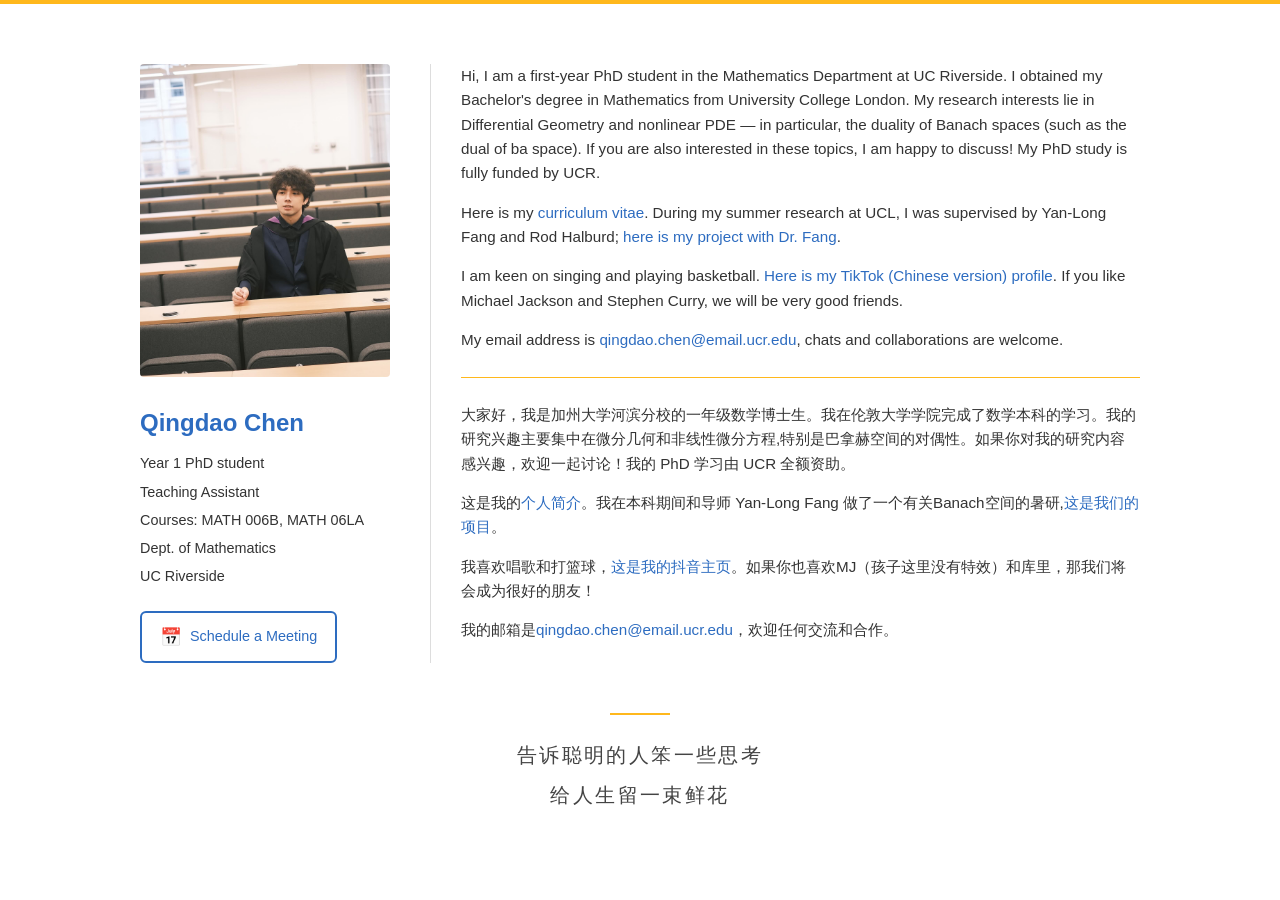
==== index.html @ d2611c62 "左栏加入TA课程" ====
<!DOCTYPE html>
<html lang="en">
<head>
    <meta charset="UTF-8">
    <meta name="viewport" content="width=device-width, initial-scale=1.0">
    <title>Qingdao Chen</title>
    <meta name="description" content="Qingdao Chen — PhD student in Mathematics at UC Riverside. Research interests: differential geometry and nonlinear PDE. Bachelor's degree from University College London.">
    <meta property="og:title" content="Qingdao Chen">
    <meta property="og:description" content="PhD student in Mathematics at UC Riverside. Research interests: differential geometry and nonlinear PDE.">
    <meta property="og:type" content="website">
    <meta property="og:url" content="https://froggyharry.github.io/">
    <meta property="og:image" content="https://froggyharry.github.io/images/1.jpg">
    <link rel="icon" href="data:image/svg+xml,<svg xmlns=%22http://www.w3.org/2000/svg%22 viewBox=%220 0 100 100%22><text y=%22.9em%22 font-size=%2290%22>🐸</text></svg>">
    <link rel="stylesheet" href="css/style.css">
</head>
<body>
    <div class="container">
        <div class="left-column">
            <img src="images/1.jpg" alt="Qingdao Chen" class="profile-img">
            <h1>Qingdao Chen</h1>
            <p>Year 1 PhD student</p>
            <p>Teaching Assistant</p>
            <p>Courses: MATH 006B, MATH 06LA</p>
            <p>Dept. of Mathematics</p>
            <p>UC Riverside</p>
            <a href="https://froggyharry.github.io/dating-app-friend/" class="booking-btn" target="_blank" rel="noopener">
                <span class="booking-icon">📅</span>
                <span>Schedule a Meeting</span>
            </a>
        </div>
        <div class="right-column">
            <p>Hi, I am a first-year PhD student in the Mathematics Department at UC Riverside. I obtained my Bachelor's degree in Mathematics from University College London. My research interests lie in Differential Geometry and nonlinear PDE — in particular, the duality of Banach spaces (such as the dual of ba space). If you are also interested in these topics, I am happy to discuss! My PhD study is fully funded by UCR.</p>
            <p>Here is my <a href="curriculum vitae.pdf">curriculum vitae</a>. During my summer research at UCL, I was supervised by Yan-Long Fang and Rod Halburd; <a href="Dual_Space.pdf">here is my project with Dr. Fang</a>.</p>
            <p>I am keen on singing and playing basketball. <a href="https://v.douyin.com/UPErTITg--M/" target="_blank" rel="noopener">Here is my TikTok (Chinese version) profile</a>. If you like Michael Jackson and Stephen Curry, we will be very good friends.</p>
            <p>My email address is <a href="mailto:qingdao.chen@email.ucr.edu">qingdao.chen@email.ucr.edu</a>, chats and collaborations are welcome.</p>
            <hr>
            <p>大家好，我是加州大学河滨分校的一年级数学博士生。我在伦敦大学学院完成了数学本科的学习。我的研究兴趣主要集中在微分几何和非线性微分方程,特别是巴拿赫空间的对偶性。如果你对我的研究内容感兴趣，欢迎一起讨论！我的 PhD 学习由 UCR 全额资助。</p>
            <p>这是我的<a href="curriculum vitae.pdf">个人简介</a>。我在本科期间和导师 Yan-Long Fang 做了一个有关Banach空间的暑研,<a href="Dual_Space.pdf">这是我们的项目</a>。</p>
            <p>我喜欢唱歌和打篮球，<a href="https://v.douyin.com/UPErTITg--M/" target="_blank" rel="noopener">这是我的抖音主页</a>。如果你也喜欢MJ（孩子这里没有特效）和库里，那我们将会成为很好的朋友！</p>
            <p>我的邮箱是<a href="mailto:qingdao.chen@email.ucr.edu">qingdao.chen@email.ucr.edu</a>，欢迎任何交流和合作。</p>

        </div>
    </div>
    <div class="signature">
        <p class="signature-zh">告诉聪明的人笨一些思考</p>
        <p class="signature-zh">给人生留一束鲜花</p>
    </div>
    <script src="js/script.js"></script>
</body>

</html>
---- css/style.css ----
/* 全局样式 */
* {
    margin: 0;
    padding: 0;
    box-sizing: border-box;
}

body {
    font-family: -apple-system, BlinkMacSystemFont, 'Segoe UI', Roboto, Oxygen, Ubuntu, Cantarell, sans-serif;
    line-height: 1.6;
    color: #333;
    background-color: #fff;
    padding: 60px 20px;
    border-top: 4px solid #FFB81C;
}

.container {
    display: flex;
    max-width: 1000px;
    margin: 0 auto;
    gap: 40px;
}

/* 左侧栏样式 */
.left-column {
    width: 250px;
    flex-shrink: 0;
}

.profile-img {
    width: 100%;
    border-radius: 4px;
    margin-bottom: 20px;
}

.left-column h1 {
    font-size: 1.5rem;
    font-weight: 600;
    margin-bottom: 10px;
    color: #2D6CC0;
}

.left-column p {
    font-size: 0.9rem;
    margin-bottom: 5px;
}

.booking-btn {
    display: inline-flex;
    align-items: center;
    gap: 8px;
    margin-top: 18px;
    padding: 10px 18px;
    background: #fff;
    color: #2D6CC0;
    border: 2px solid #2D6CC0;
    border-radius: 6px;
    font-size: 0.9rem;
    text-decoration: none;
    transition: all 0.2s;
}

.booking-btn:hover {
    background: #2D6CC0;
    color: #fff;
    text-decoration: none;
}

.booking-icon {
    font-size: 1.1rem;
}

.links {
    margin-top: 20px;
}

.link-item {
    display: block;
    font-size: 0.9rem;
    color: #333;
    text-decoration: none;
    margin-bottom: 8px;
}

.link-icon {
    margin-right: 5px;
}

.updated {
    margin-top: 30px;
    font-size: 0.8rem;
    color: #666;
}

/* 右侧栏样式 */
.right-column {
    flex: 1;
    min-width: 0;
    border-left: 1px solid #ddd;
    padding-left: 30px;
}

.right-column p {
    margin-bottom: 15px;
    font-size: 0.95rem;
}

.right-column strong {
    font-weight: 600;
}

.right-column a {
    color: #2D6CC0;
    text-decoration: none;
}

.right-column a:hover {
    text-decoration: underline;
}

hr {
    border: none;
    border-top: 1px solid #FFB81C;
    margin: 25px 0;
}

.right-column h2 {
    font-size: 1.2rem;
    font-weight: 600;
    margin-bottom: 15px;
}

.visits-list, .publications-list {
    list-style-type: none;
}

.visits-list li {
    margin-bottom: 10px;
    font-size: 0.95rem;
}

.publications-list li {
    margin-bottom: 15px;
    font-size: 0.95rem;
}

.pub-number {
    font-weight: 600;
    margin-right: 5px;
}

.pub-details {
    font-size: 0.85rem;
    color: #666;
}

.pub-topic {
    font-size: 0.85rem;
    color: #666;
    font-style: italic;
}

/* 响应式设计 */
@media (max-width: 768px) {
    .container {
        flex-direction: column;
    }
    
    .left-column {
        width: 100%;
        text-align: center;
    }
    
    .profile-img {
        max-width: 200px;
        margin: 0 auto 20px;
    }
}

/* 底部个性签名 */
.signature {
    max-width: 1000px;
    margin: 50px auto 0;
    text-align: center;
}

.signature::before {
    content: '';
    display: block;
    width: 60px;
    height: 2px;
    background: #FFB81C;
    margin: 0 auto 24px;
}

.signature-zh {
    font-family: 'Xingkai SC', 'STXingkai', '华文行楷', 'Kaiti SC', 'STKaiti', 'KaiTi', '楷体', serif;
    font-size: 1.25rem;
    color: #444;
    letter-spacing: 0.12em;
    margin: 0 0 8px;
}

.signature-zh:last-child {
    margin-bottom: 0;
}

@media (max-width: 768px) {
    .signature-zh {
        font-size: 1.05rem;
    }
}
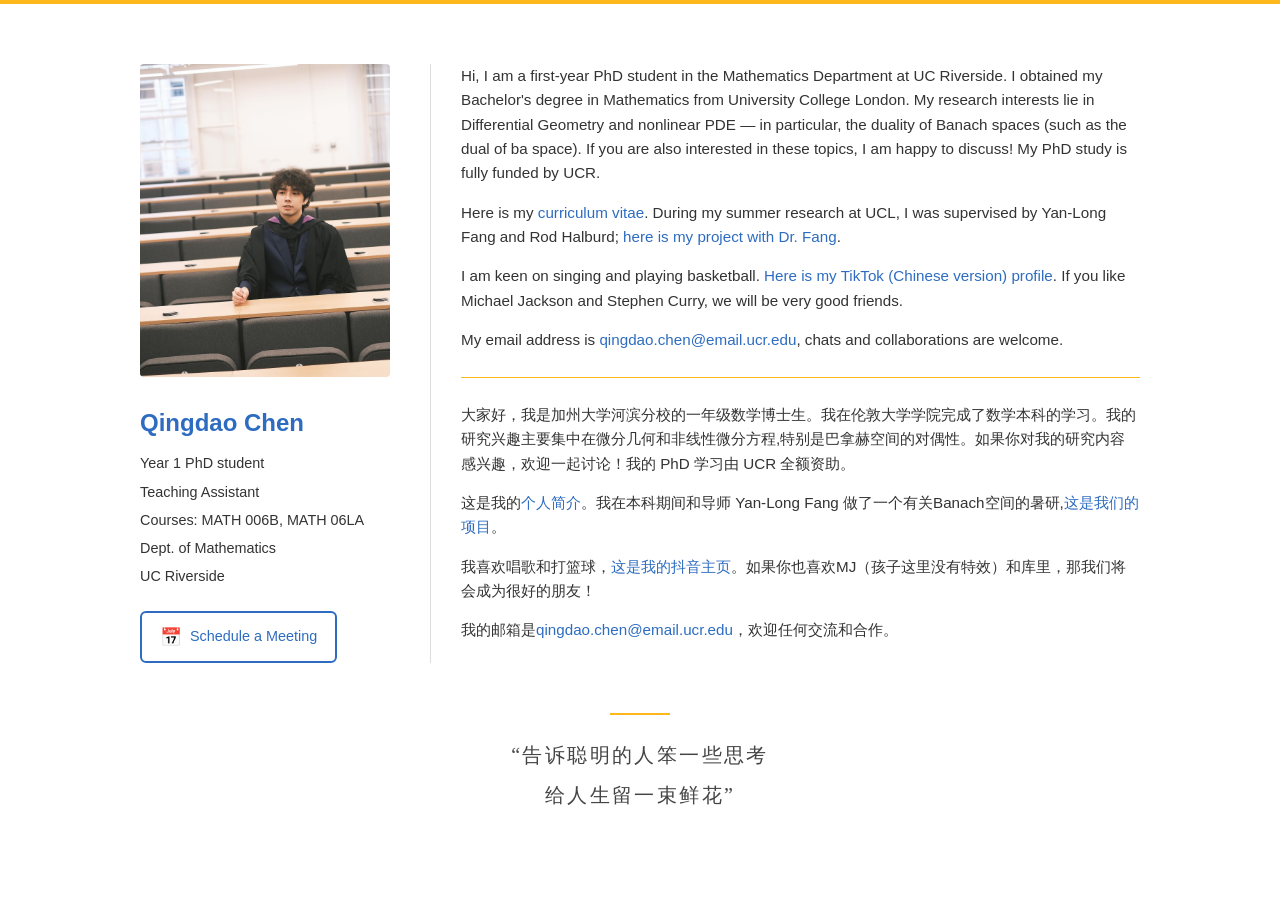
==== commit dc50146f: "Update signature text with quotation marks" ====
--- a/index.html
+++ b/index.html
@@ -42,8 +42,8 @@
         </div>
     </div>
     <div class="signature">
-        <p class="signature-zh">告诉聪明的人笨一些思考</p>
-        <p class="signature-zh">给人生留一束鲜花</p>
+        <p class="signature-zh">“告诉聪明的人笨一些思考</p>
+        <p class="signature-zh">给人生留一束鲜花”</p>
     </div>
     <script src="js/script.js"></script>
 </body>
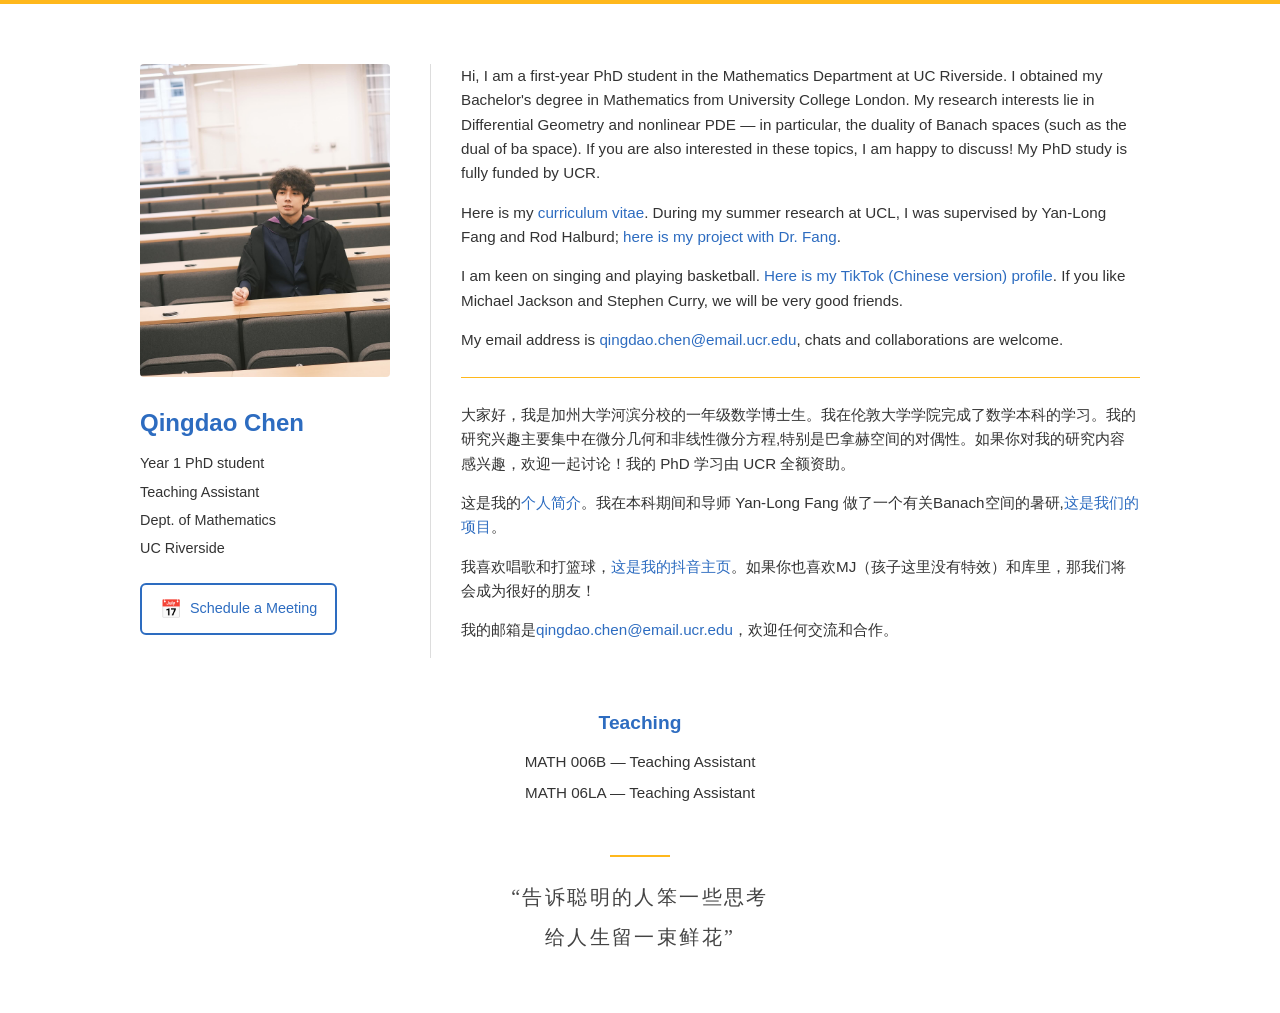
==== commit 5ad8c5e6: "TA课程改为主页单独Teaching栏" ====
--- a/index.html
+++ b/index.html
@@ -20,7 +20,6 @@
             <h1>Qingdao Chen</h1>
             <p>Year 1 PhD student</p>
             <p>Teaching Assistant</p>
-            <p>Courses: MATH 006B, MATH 06LA</p>
             <p>Dept. of Mathematics</p>
             <p>UC Riverside</p>
             <a href="https://froggyharry.github.io/dating-app-friend/" class="booking-btn" target="_blank" rel="noopener">
@@ -41,6 +40,13 @@
 
         </div>
     </div>
+    <div class="teaching">
+        <h2>Teaching</h2>
+        <ul class="teaching-list">
+            <li>MATH 006B — Teaching Assistant</li>
+            <li>MATH 06LA — Teaching Assistant</li>
+        </ul>
+    </div>
     <div class="signature">
         <p class="signature-zh">“告诉聪明的人笨一些思考</p>
         <p class="signature-zh">给人生留一束鲜花”</p>
--- a/css/style.css
+++ b/css/style.css
@@ -177,6 +177,30 @@
     }
 }
 
+/* 主页面 Teaching 栏 */
+.teaching {
+    max-width: 1000px;
+    margin: 50px auto 0;
+    text-align: center;
+}
+
+.teaching h2 {
+    font-size: 1.2rem;
+    font-weight: 600;
+    color: #2D6CC0;
+    margin-bottom: 12px;
+}
+
+.teaching-list {
+    list-style: none;
+    font-size: 0.95rem;
+    color: #333;
+}
+
+.teaching-list li {
+    margin-bottom: 6px;
+}
+
 /* 底部个性签名 */
 .signature {
     max-width: 1000px;
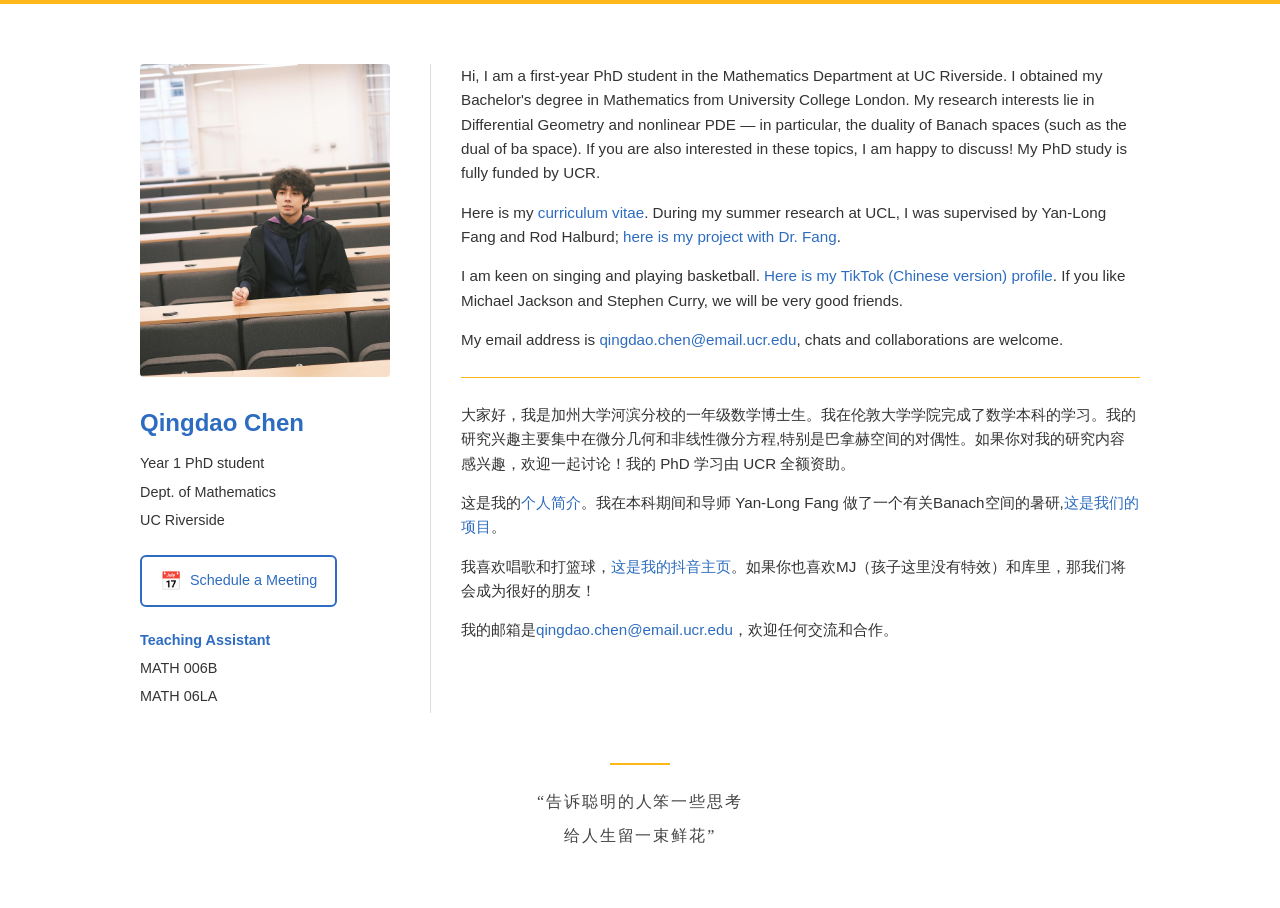
==== commit 068981e5: "TA课程移回左栏Schedule按钮下方" ====
--- a/index.html
+++ b/index.html
@@ -19,13 +19,15 @@
             <img src="images/1.jpg" alt="Qingdao Chen" class="profile-img">
             <h1>Qingdao Chen</h1>
             <p>Year 1 PhD student</p>
-            <p>Teaching Assistant</p>
             <p>Dept. of Mathematics</p>
             <p>UC Riverside</p>
             <a href="https://froggyharry.github.io/dating-app-friend/" class="booking-btn" target="_blank" rel="noopener">
                 <span class="booking-icon">📅</span>
                 <span>Schedule a Meeting</span>
             </a>
+            <p class="ta-heading">Teaching Assistant</p>
+            <p>MATH 006B</p>
+            <p>MATH 06LA</p>
         </div>
         <div class="right-column">
             <p>Hi, I am a first-year PhD student in the Mathematics Department at UC Riverside. I obtained my Bachelor's degree in Mathematics from University College London. My research interests lie in Differential Geometry and nonlinear PDE — in particular, the duality of Banach spaces (such as the dual of ba space). If you are also interested in these topics, I am happy to discuss! My PhD study is fully funded by UCR.</p>
@@ -40,13 +42,6 @@
 
         </div>
     </div>
-    <div class="teaching">
-        <h2>Teaching</h2>
-        <ul class="teaching-list">
-            <li>MATH 006B — Teaching Assistant</li>
-            <li>MATH 06LA — Teaching Assistant</li>
-        </ul>
-    </div>
     <div class="signature">
         <p class="signature-zh">“告诉聪明的人笨一些思考</p>
         <p class="signature-zh">给人生留一束鲜花”</p>
--- a/css/style.css
+++ b/css/style.css
@@ -177,27 +177,12 @@
     }
 }
 
-/* 主页面 Teaching 栏 */
-.teaching {
-    max-width: 1000px;
-    margin: 50px auto 0;
-    text-align: center;
-}
-
-.teaching h2 {
-    font-size: 1.2rem;
-    font-weight: 600;
-    color: #2D6CC0;
-    margin-bottom: 12px;
-}
-
-.teaching-list {
-    list-style: none;
-    font-size: 0.95rem;
-    color: #333;
-}
-
-.teaching-list li {
+/* 左栏 TA 标题 */
+.ta-heading {
+    margin-top: 22px;
+    font-size: 1rem;
+    font-weight: 600;
+    color: #2D6CC0;
     margin-bottom: 6px;
 }
 
@@ -219,7 +204,7 @@
 
 .signature-zh {
     font-family: 'Xingkai SC', 'STXingkai', '华文行楷', 'Kaiti SC', 'STKaiti', 'KaiTi', '楷体', serif;
-    font-size: 1.25rem;
+    font-size: 1rem;
     color: #444;
     letter-spacing: 0.12em;
     margin: 0 0 8px;
@@ -231,6 +216,6 @@
 
 @media (max-width: 768px) {
     .signature-zh {
-        font-size: 1.05rem;
+        font-size: 0.9rem;
     }
 }
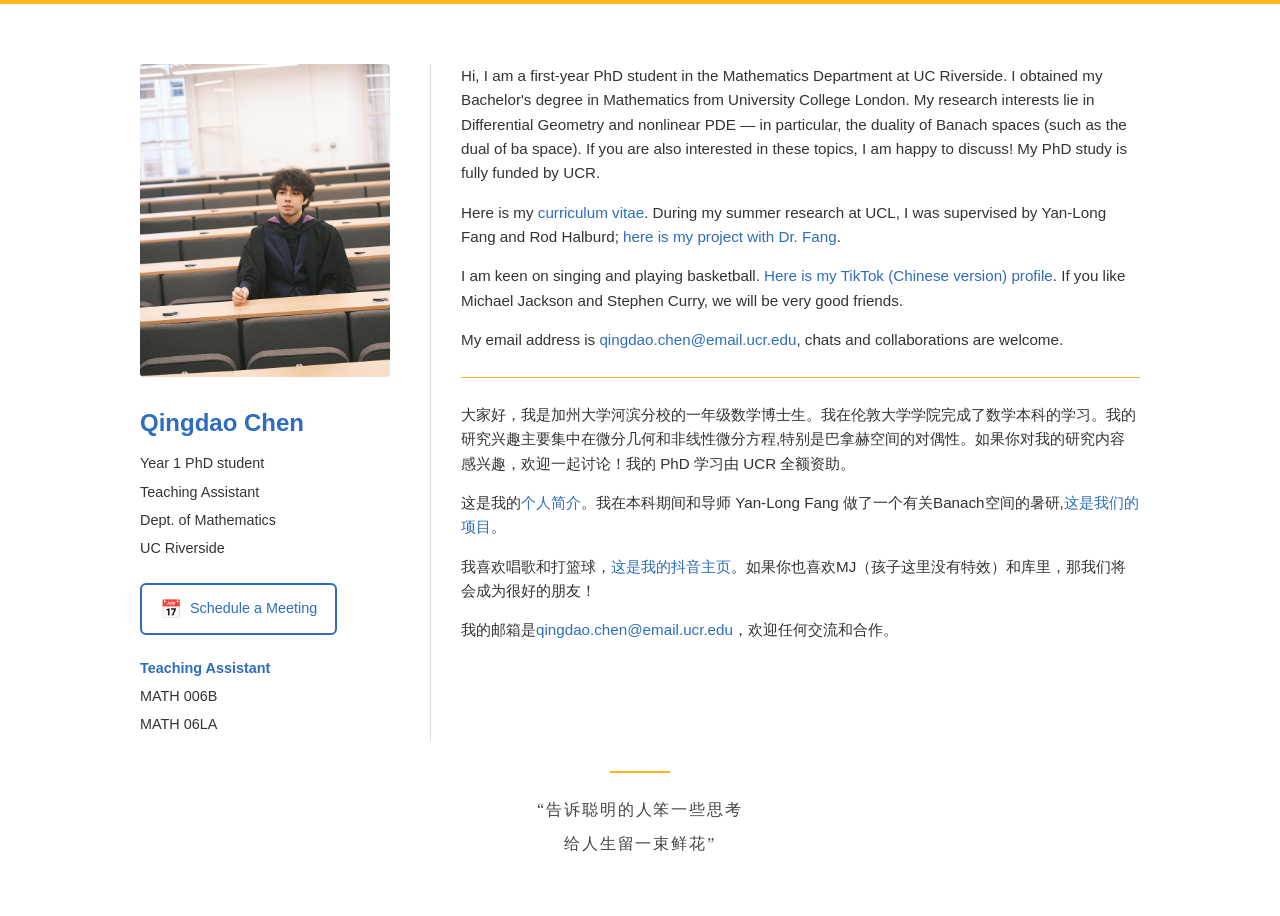
==== commit ab63d694: "恢复左栏Teaching Assistant行" ====
--- a/index.html
+++ b/index.html
@@ -19,6 +19,7 @@
             <img src="images/1.jpg" alt="Qingdao Chen" class="profile-img">
             <h1>Qingdao Chen</h1>
             <p>Year 1 PhD student</p>
+            <p>Teaching Assistant</p>
             <p>Dept. of Mathematics</p>
             <p>UC Riverside</p>
             <a href="https://froggyharry.github.io/dating-app-friend/" class="booking-btn" target="_blank" rel="noopener">
--- a/css/style.css
+++ b/css/style.css
@@ -189,7 +189,7 @@
 /* 底部个性签名 */
 .signature {
     max-width: 1000px;
-    margin: 50px auto 0;
+    margin: 30px auto 0;
     text-align: center;
 }
 
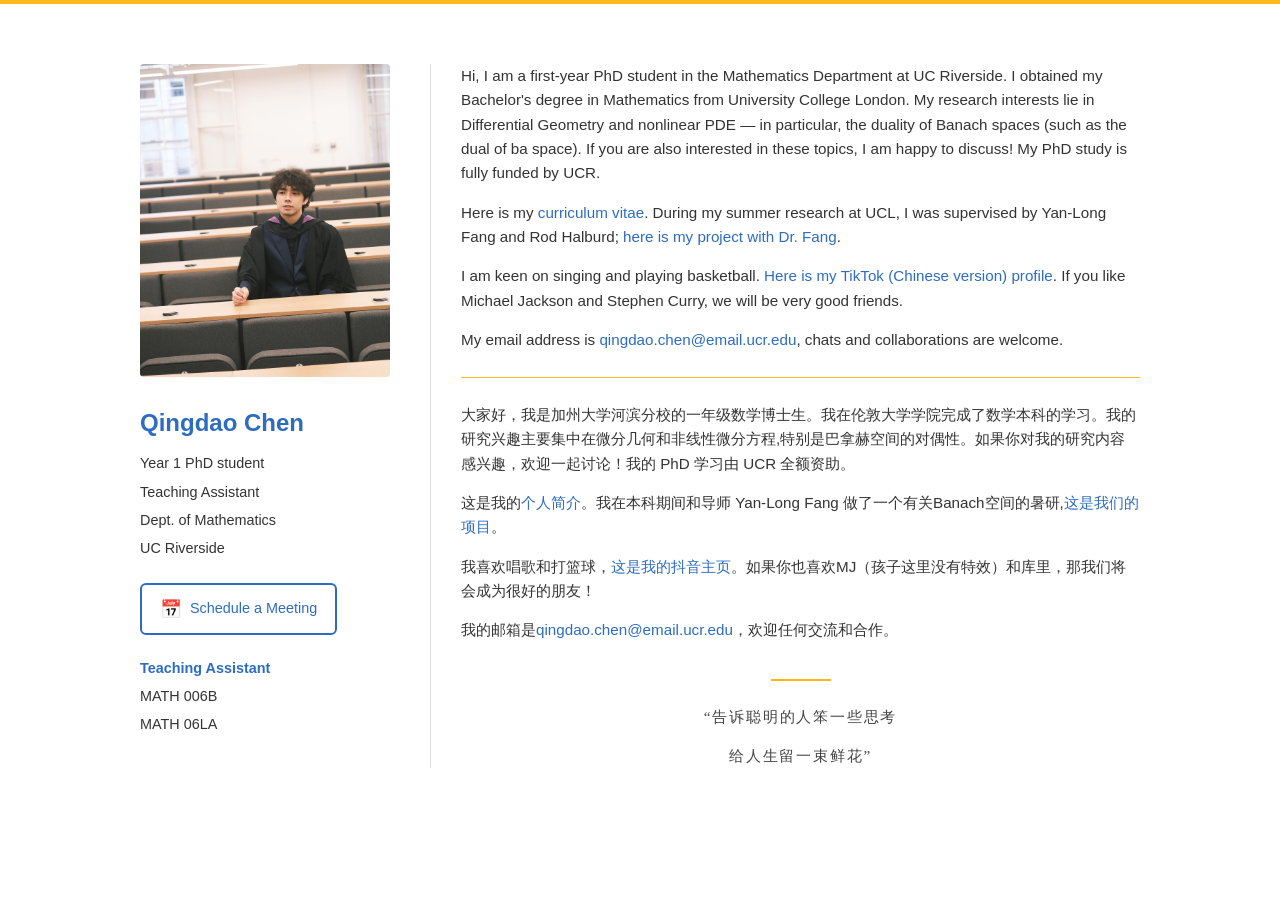
==== commit b0e723fe: "签名移到中文段落正下方" ====
--- a/index.html
+++ b/index.html
@@ -41,11 +41,11 @@
             <p>我喜欢唱歌和打篮球，<a href="https://v.douyin.com/UPErTITg--M/" target="_blank" rel="noopener">这是我的抖音主页</a>。如果你也喜欢MJ（孩子这里没有特效）和库里，那我们将会成为很好的朋友！</p>
             <p>我的邮箱是<a href="mailto:qingdao.chen@email.ucr.edu">qingdao.chen@email.ucr.edu</a>，欢迎任何交流和合作。</p>
 
+            <div class="signature">
+                <p class="signature-zh">“告诉聪明的人笨一些思考</p>
+                <p class="signature-zh">给人生留一束鲜花”</p>
+            </div>
         </div>
-    </div>
-    <div class="signature">
-        <p class="signature-zh">“告诉聪明的人笨一些思考</p>
-        <p class="signature-zh">给人生留一束鲜花”</p>
     </div>
     <script src="js/script.js"></script>
 </body>
--- a/css/style.css
+++ b/css/style.css
@@ -186,10 +186,9 @@
     margin-bottom: 6px;
 }
 
-/* 底部个性签名 */
+/* 中文个性签名(位于中文段落下方) */
 .signature {
-    max-width: 1000px;
-    margin: 30px auto 0;
+    margin: 36px 0 0;
     text-align: center;
 }
 
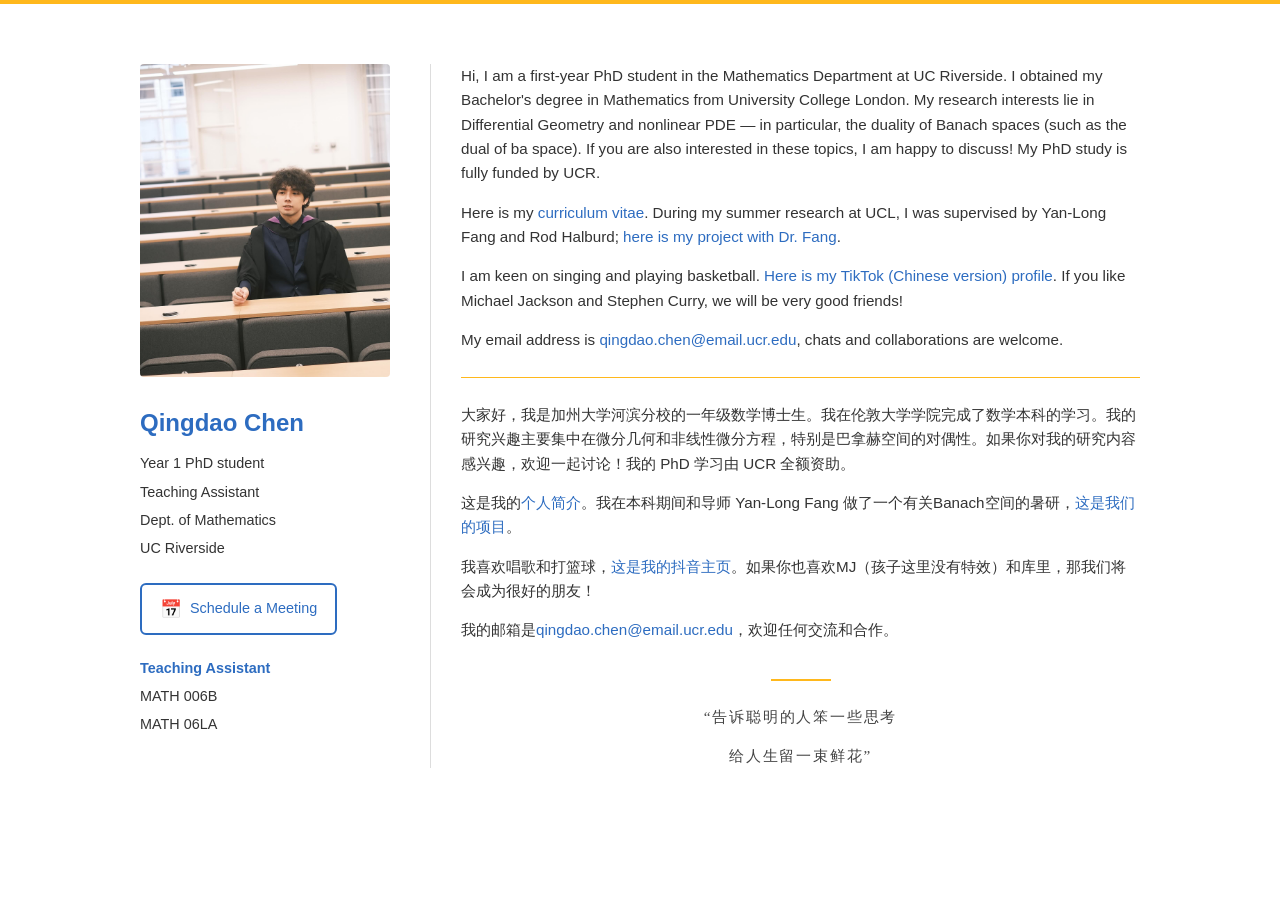
==== commit b61a37d1: "Update index.html" ====
--- a/index.html
+++ b/index.html
@@ -33,11 +33,11 @@
         <div class="right-column">
             <p>Hi, I am a first-year PhD student in the Mathematics Department at UC Riverside. I obtained my Bachelor's degree in Mathematics from University College London. My research interests lie in Differential Geometry and nonlinear PDE — in particular, the duality of Banach spaces (such as the dual of ba space). If you are also interested in these topics, I am happy to discuss! My PhD study is fully funded by UCR.</p>
             <p>Here is my <a href="curriculum vitae.pdf">curriculum vitae</a>. During my summer research at UCL, I was supervised by Yan-Long Fang and Rod Halburd; <a href="Dual_Space.pdf">here is my project with Dr. Fang</a>.</p>
-            <p>I am keen on singing and playing basketball. <a href="https://v.douyin.com/UPErTITg--M/" target="_blank" rel="noopener">Here is my TikTok (Chinese version) profile</a>. If you like Michael Jackson and Stephen Curry, we will be very good friends.</p>
+            <p>I am keen on singing and playing basketball. <a href="https://v.douyin.com/UPErTITg--M/" target="_blank" rel="noopener">Here is my TikTok (Chinese version) profile</a>. If you like Michael Jackson and Stephen Curry, we will be very good friends!</p>
             <p>My email address is <a href="mailto:qingdao.chen@email.ucr.edu">qingdao.chen@email.ucr.edu</a>, chats and collaborations are welcome.</p>
             <hr>
-            <p>大家好，我是加州大学河滨分校的一年级数学博士生。我在伦敦大学学院完成了数学本科的学习。我的研究兴趣主要集中在微分几何和非线性微分方程,特别是巴拿赫空间的对偶性。如果你对我的研究内容感兴趣，欢迎一起讨论！我的 PhD 学习由 UCR 全额资助。</p>
-            <p>这是我的<a href="curriculum vitae.pdf">个人简介</a>。我在本科期间和导师 Yan-Long Fang 做了一个有关Banach空间的暑研,<a href="Dual_Space.pdf">这是我们的项目</a>。</p>
+            <p>大家好，我是加州大学河滨分校的一年级数学博士生。我在伦敦大学学院完成了数学本科的学习。我的研究兴趣主要集中在微分几何和非线性微分方程，特别是巴拿赫空间的对偶性。如果你对我的研究内容感兴趣，欢迎一起讨论！我的 PhD 学习由 UCR 全额资助。</p>
+            <p>这是我的<a href="curriculum vitae.pdf">个人简介</a>。我在本科期间和导师 Yan-Long Fang 做了一个有关Banach空间的暑研，<a href="Dual_Space.pdf">这是我们的项目</a>。</p>
             <p>我喜欢唱歌和打篮球，<a href="https://v.douyin.com/UPErTITg--M/" target="_blank" rel="noopener">这是我的抖音主页</a>。如果你也喜欢MJ（孩子这里没有特效）和库里，那我们将会成为很好的朋友！</p>
             <p>我的邮箱是<a href="mailto:qingdao.chen@email.ucr.edu">qingdao.chen@email.ucr.edu</a>，欢迎任何交流和合作。</p>
 
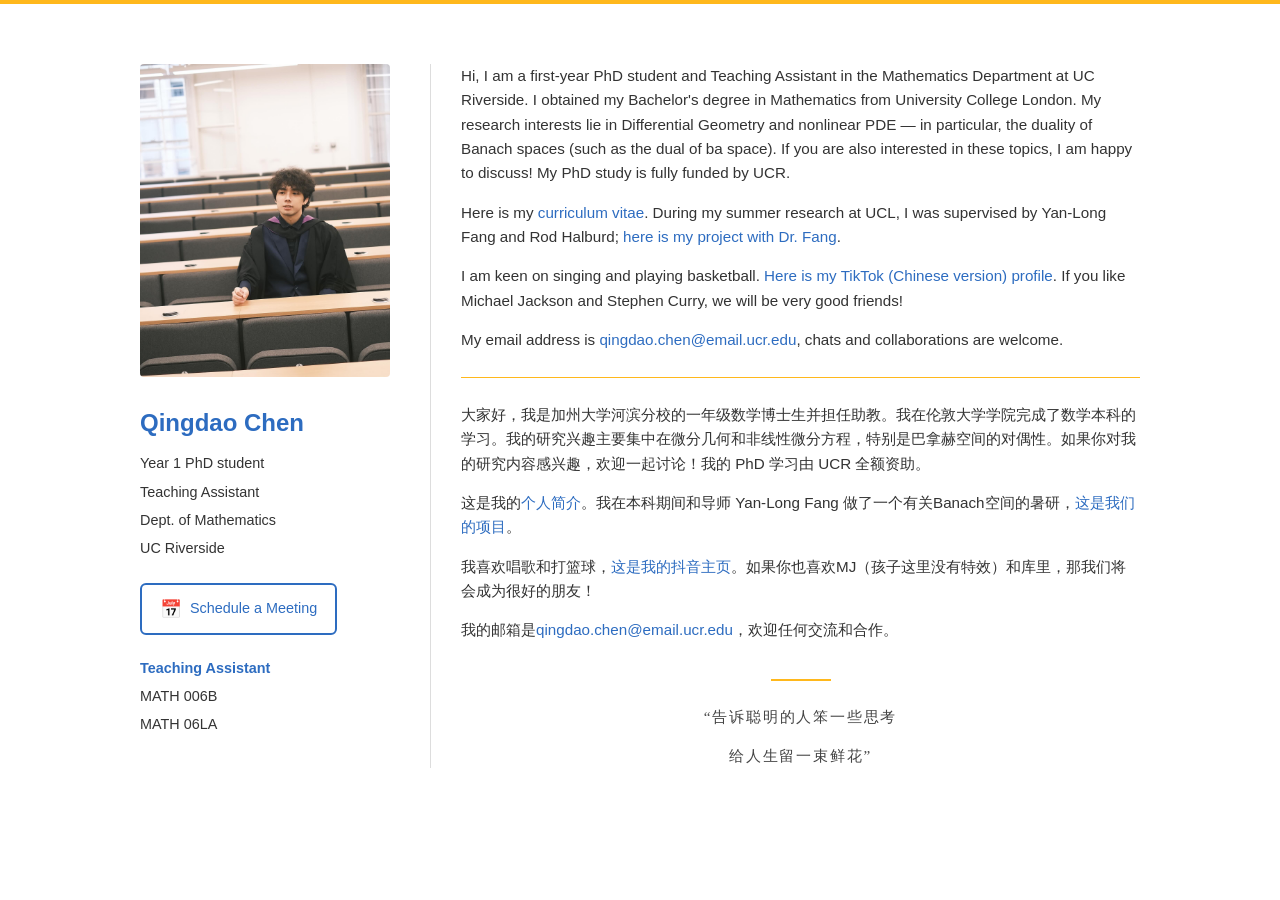
==== commit 54efd520: "Update introduction to include Teaching Assistant role" ====
--- a/index.html
+++ b/index.html
@@ -31,12 +31,12 @@
             <p>MATH 06LA</p>
         </div>
         <div class="right-column">
-            <p>Hi, I am a first-year PhD student in the Mathematics Department at UC Riverside. I obtained my Bachelor's degree in Mathematics from University College London. My research interests lie in Differential Geometry and nonlinear PDE — in particular, the duality of Banach spaces (such as the dual of ba space). If you are also interested in these topics, I am happy to discuss! My PhD study is fully funded by UCR.</p>
+            <p>Hi, I am a first-year PhD student and Teaching Assistant in the Mathematics Department at UC Riverside. I obtained my Bachelor's degree in Mathematics from University College London. My research interests lie in Differential Geometry and nonlinear PDE — in particular, the duality of Banach spaces (such as the dual of ba space). If you are also interested in these topics, I am happy to discuss! My PhD study is fully funded by UCR.</p>
             <p>Here is my <a href="curriculum vitae.pdf">curriculum vitae</a>. During my summer research at UCL, I was supervised by Yan-Long Fang and Rod Halburd; <a href="Dual_Space.pdf">here is my project with Dr. Fang</a>.</p>
             <p>I am keen on singing and playing basketball. <a href="https://v.douyin.com/UPErTITg--M/" target="_blank" rel="noopener">Here is my TikTok (Chinese version) profile</a>. If you like Michael Jackson and Stephen Curry, we will be very good friends!</p>
             <p>My email address is <a href="mailto:qingdao.chen@email.ucr.edu">qingdao.chen@email.ucr.edu</a>, chats and collaborations are welcome.</p>
             <hr>
-            <p>大家好，我是加州大学河滨分校的一年级数学博士生。我在伦敦大学学院完成了数学本科的学习。我的研究兴趣主要集中在微分几何和非线性微分方程，特别是巴拿赫空间的对偶性。如果你对我的研究内容感兴趣，欢迎一起讨论！我的 PhD 学习由 UCR 全额资助。</p>
+            <p>大家好，我是加州大学河滨分校的一年级数学博士生并担任助教。我在伦敦大学学院完成了数学本科的学习。我的研究兴趣主要集中在微分几何和非线性微分方程，特别是巴拿赫空间的对偶性。如果你对我的研究内容感兴趣，欢迎一起讨论！我的 PhD 学习由 UCR 全额资助。</p>
             <p>这是我的<a href="curriculum vitae.pdf">个人简介</a>。我在本科期间和导师 Yan-Long Fang 做了一个有关Banach空间的暑研，<a href="Dual_Space.pdf">这是我们的项目</a>。</p>
             <p>我喜欢唱歌和打篮球，<a href="https://v.douyin.com/UPErTITg--M/" target="_blank" rel="noopener">这是我的抖音主页</a>。如果你也喜欢MJ（孩子这里没有特效）和库里，那我们将会成为很好的朋友！</p>
             <p>我的邮箱是<a href="mailto:qingdao.chen@email.ucr.edu">qingdao.chen@email.ucr.edu</a>，欢迎任何交流和合作。</p>
